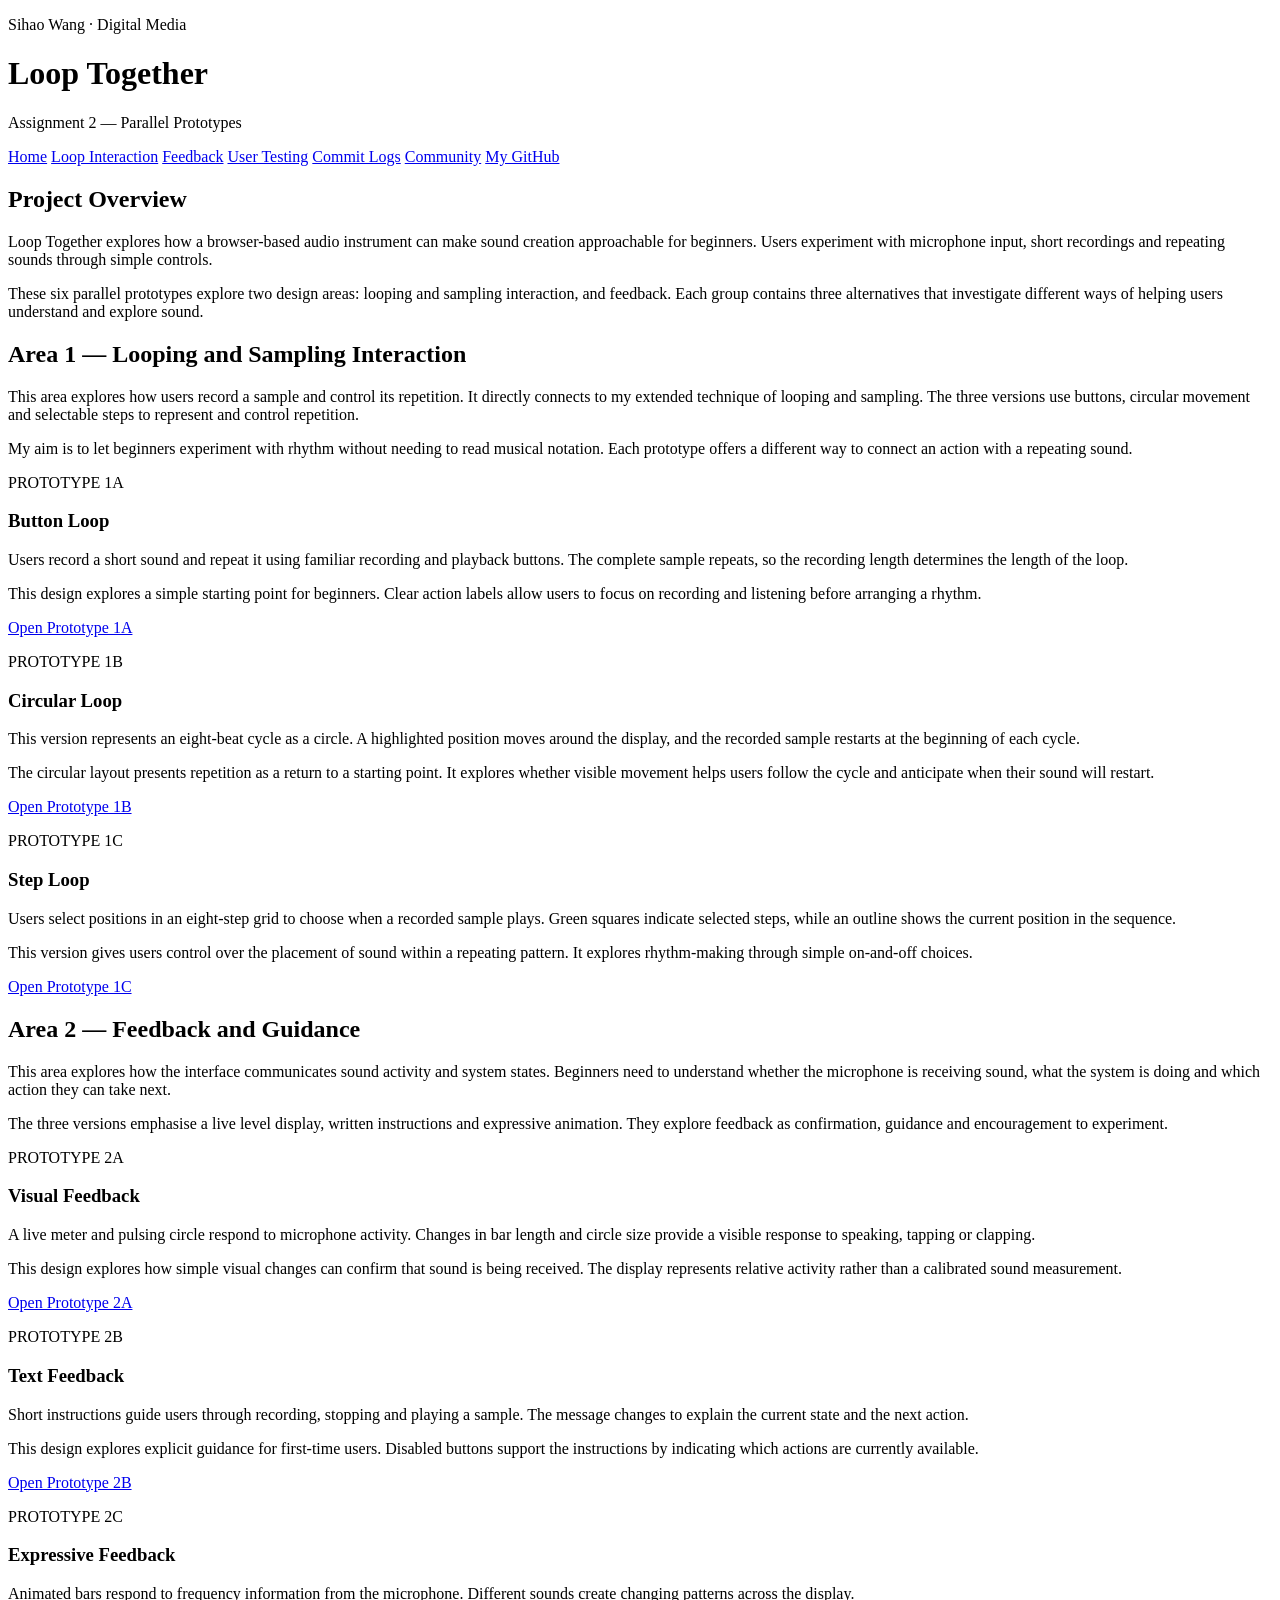
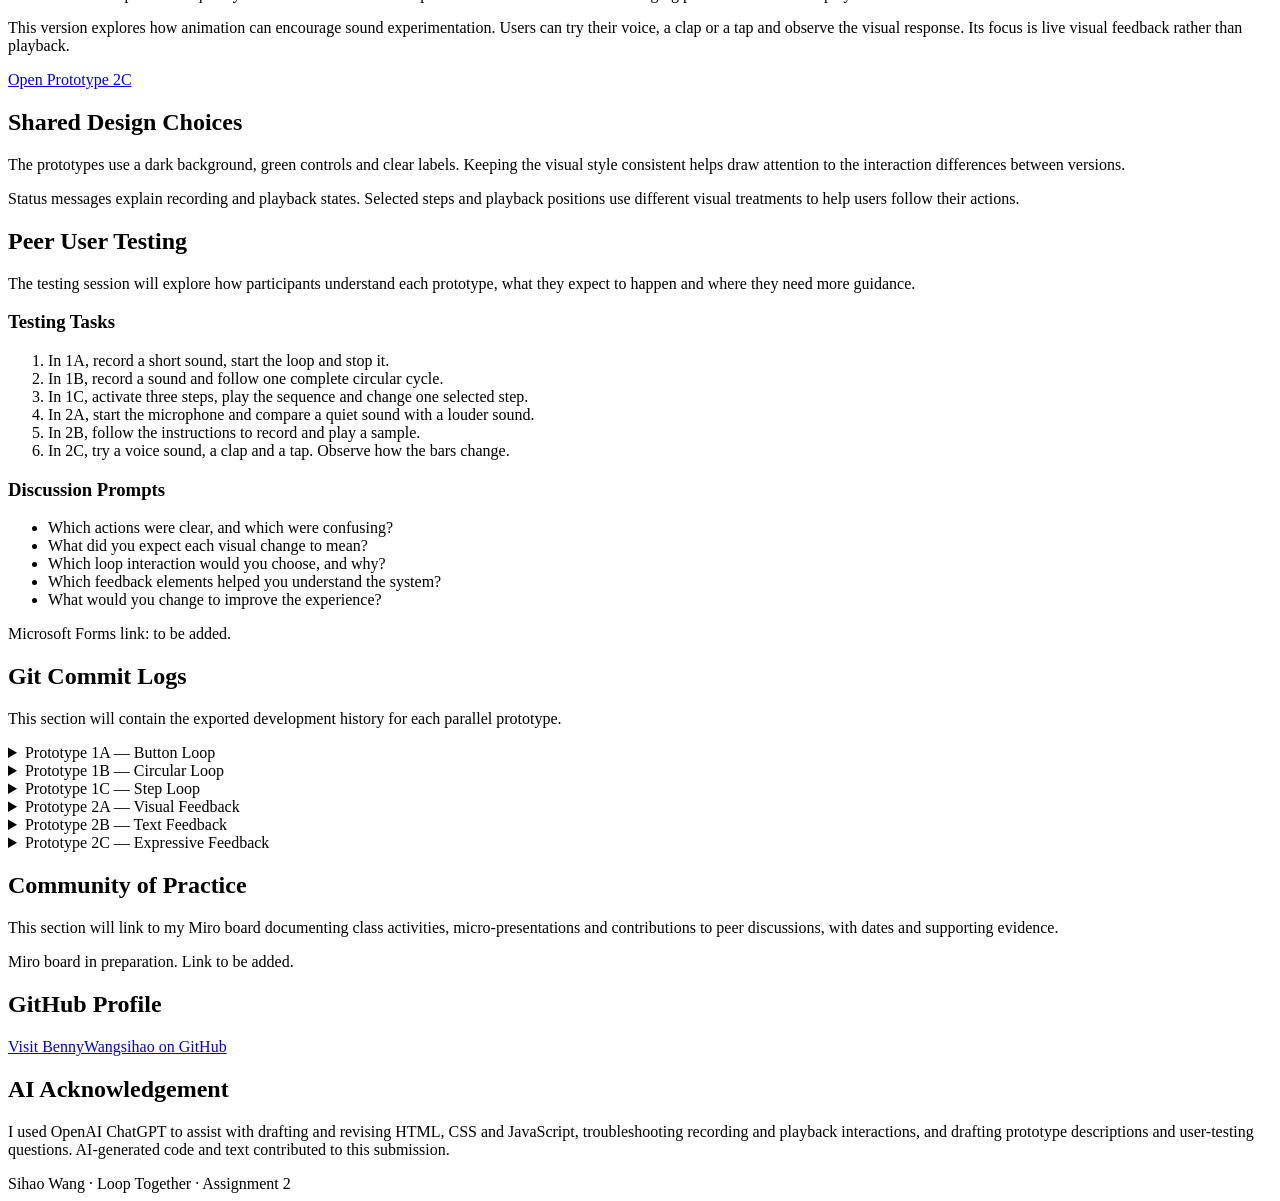
==== index.html @ d6efa773 "1" ====
<!DOCTYPE html>
<html lang="en">
<head>
  <meta charset="UTF-8">
  <meta name="viewport" content="width=device-width, initial-scale=1.0">
  <title>Assignment 2 — Loop Together</title>
  <link rel="stylesheet" href="./assignment2.css">
</head>

<body>
  <header>
    <p>Sihao Wang · Digital Media</p>
    <h1>Loop Together</h1>
    <p>Assignment 2 — Parallel Prototypes</p>

    <nav>
      <a href="./index.html">Home</a>
      <a href="#interaction">Loop Interaction</a>
      <a href="#feedback">Feedback</a>
      <a href="#testing">User Testing</a>
      <a href="#commit-logs">Commit Logs</a>
      <a href="#community">Community</a>
      <a href="https://github.com/BennyWangsihao"
         target="_blank" rel="noopener noreferrer">
        My GitHub
      </a>
    </nav>
  </header>

  <main>
    <section class="intro">
      <h2>Project Overview</h2>

      <p>
        Loop Together explores how a browser-based audio instrument
        can make sound creation approachable for beginners.
        Users experiment with microphone input, short recordings
        and repeating sounds through simple controls.
      </p>

      <p>
        These six parallel prototypes explore two design areas:
        looping and sampling interaction, and feedback.
        Each group contains three alternatives that investigate
        different ways of helping users understand and explore sound.
      </p>
    </section>

    <section id="interaction">
      <h2>Area 1 — Looping and Sampling Interaction</h2>

      <p>
        This area explores how users record a sample and control
        its repetition. It directly connects to my extended
        technique of looping and sampling.
        The three versions use buttons, circular movement and
        selectable steps to represent and control repetition.
      </p>

      <p>
        My aim is to let beginners experiment with rhythm without
        needing to read musical notation. Each prototype offers
        a different way to connect an action with a repeating sound.
      </p>

      <div class="prototype-grid">
        <article class="prototype-card">
          <p class="label">PROTOTYPE 1A</p>
          <h3>Button Loop</h3>

          <p>
            Users record a short sound and repeat it using
            familiar recording and playback buttons.
            The complete sample repeats, so the recording length
            determines the length of the loop.
          </p>

          <p>
            This design explores a simple starting point for
            beginners. Clear action labels allow users to focus
            on recording and listening before arranging a rhythm.
          </p>

          <a class="button"
             href="https://benny-loop-1a.github.io/asignment_2_prototype1a/"
             target="_blank" rel="noopener noreferrer">
            Open Prototype 1A
          </a>
        </article>

        <article class="prototype-card">
          <p class="label">PROTOTYPE 1B</p>
          <h3>Circular Loop</h3>

          <p>
            This version represents an eight-beat cycle as a circle.
            A highlighted position moves around the display, and
            the recorded sample restarts at the beginning of
            each cycle.
          </p>

          <p>
            The circular layout presents repetition as a return
            to a starting point. It explores whether visible
            movement helps users follow the cycle and anticipate
            when their sound will restart.
          </p>

          <a class="button"
             href="https://benny-loop-1b.github.io/asignment_2_prototype1b/"
             target="_blank" rel="noopener noreferrer">
            Open Prototype 1B
          </a>
        </article>

        <article class="prototype-card">
          <p class="label">PROTOTYPE 1C</p>
          <h3>Step Loop</h3>

          <p>
            Users select positions in an eight-step grid to choose
            when a recorded sample plays. Green squares indicate
            selected steps, while an outline shows the current
            position in the sequence.
          </p>

          <p>
            This version gives users control over the placement
            of sound within a repeating pattern. It explores
            rhythm-making through simple on-and-off choices.
          </p>

          <a class="button"
             href="https://benny-loop-1c.github.io/asignment_2_prototype1c/"
             target="_blank" rel="noopener noreferrer">
            Open Prototype 1C
          </a>
        </article>
      </div>
    </section>

    <section id="feedback">
      <h2>Area 2 — Feedback and Guidance</h2>

      <p>
        This area explores how the interface communicates sound
        activity and system states. Beginners need to understand
        whether the microphone is receiving sound, what the system
        is doing and which action they can take next.
      </p>

      <p>
        The three versions emphasise a live level display,
        written instructions and expressive animation.
        They explore feedback as confirmation, guidance and
        encouragement to experiment.
      </p>

      <div class="prototype-grid">
        <article class="prototype-card">
          <p class="label">PROTOTYPE 2A</p>
          <h3>Visual Feedback</h3>

          <p>
            A live meter and pulsing circle respond to microphone
            activity. Changes in bar length and circle size
            provide a visible response to speaking, tapping
            or clapping.
          </p>

          <p>
            This design explores how simple visual changes can
            confirm that sound is being received. The display
            represents relative activity rather than a calibrated
            sound measurement.
          </p>

          <a class="button"
             href="https://benny-loop-2a.github.io/asignment_2_prototype2a/"
             target="_blank" rel="noopener noreferrer">
            Open Prototype 2A
          </a>
        </article>

        <article class="prototype-card">
          <p class="label">PROTOTYPE 2B</p>
          <h3>Text Feedback</h3>

          <p>
            Short instructions guide users through recording,
            stopping and playing a sample. The message changes
            to explain the current state and the next action.
          </p>

          <p>
            This design explores explicit guidance for first-time
            users. Disabled buttons support the instructions
            by indicating which actions are currently available.
          </p>

          <a class="button"
             href="https://benny-loop-2b.github.io/asignment_2_prototype2b/"
             target="_blank" rel="noopener noreferrer">
            Open Prototype 2B
          </a>
        </article>

        <article class="prototype-card">
          <p class="label">PROTOTYPE 2C</p>
          <h3>Expressive Feedback</h3>

          <p>
            Animated bars respond to frequency information
            from the microphone. Different sounds create
            changing patterns across the display.
          </p>

          <p>
            This version explores how animation can encourage
            sound experimentation. Users can try their voice,
            a clap or a tap and observe the visual response.
            Its focus is live visual feedback rather than playback.
          </p>

          <a class="button"
             href="https://benny-loop-2c.github.io/asignment_2_prototype2c/"
             target="_blank" rel="noopener noreferrer">
            Open Prototype 2C
          </a>
        </article>
      </div>
    </section>

    <section>
      <h2>Shared Design Choices</h2>

      <p>
        The prototypes use a dark background, green controls
        and clear labels. Keeping the visual style consistent
        helps draw attention to the interaction differences
        between versions.
      </p>

      <p>
        Status messages explain recording and playback states.
        Selected steps and playback positions use different
        visual treatments to help users follow their actions.
      </p>
    </section>

    <section id="testing">
      <h2>Peer User Testing</h2>

      <p>
        The testing session will explore how participants
        understand each prototype, what they expect to happen
        and where they need more guidance.
      </p>

      <h3>Testing Tasks</h3>

      <ol>
        <li>
          In 1A, record a short sound, start the loop and stop it.
        </li>
        <li>
          In 1B, record a sound and follow one complete circular cycle.
        </li>
        <li>
          In 1C, activate three steps, play the sequence and change
          one selected step.
        </li>
        <li>
          In 2A, start the microphone and compare a quiet sound
          with a louder sound.
        </li>
        <li>
          In 2B, follow the instructions to record and play a sample.
        </li>
        <li>
          In 2C, try a voice sound, a clap and a tap.
          Observe how the bars change.
        </li>
      </ol>

      <h3>Discussion Prompts</h3>

      <ul>
        <li>Which actions were clear, and which were confusing?</li>
        <li>What did you expect each visual change to mean?</li>
        <li>Which loop interaction would you choose, and why?</li>
        <li>Which feedback elements helped you understand the system?</li>
        <li>What would you change to improve the experience?</li>
      </ul>

      <p class="note">
        Microsoft Forms link: to be added.
      </p>

      <!-- Replace the message above with your real form link:
      <a class="button" href="YOUR_FORM_URL"
         target="_blank" rel="noopener noreferrer">
        Open User Testing Form
      </a>
      -->
    </section>

    <section id="commit-logs">
      <h2>Git Commit Logs</h2>

      <p>
        This section will contain the exported development
        history for each parallel prototype.
      </p>

      <details>
        <summary>Prototype 1A — Button Loop</summary>
        <p>Commit history to be added.</p>
        <!-- Replace this paragraph with the actual 1A HTML table. -->
      </details>

      <details>
        <summary>Prototype 1B — Circular Loop</summary>
        <p>Commit history to be added.</p>
        <!-- Replace this paragraph with the actual 1B HTML table. -->
      </details>

      <details>
        <summary>Prototype 1C — Step Loop</summary>
        <p>Commit history to be added.</p>
        <!-- Replace this paragraph with the actual 1C HTML table. -->
      </details>

      <details>
        <summary>Prototype 2A — Visual Feedback</summary>
        <p>Commit history to be added.</p>
        <!-- Replace this paragraph with the actual 2A HTML table. -->
      </details>

      <details>
        <summary>Prototype 2B — Text Feedback</summary>
        <p>Commit history to be added.</p>
        <!-- Replace this paragraph with the actual 2B HTML table. -->
      </details>

      <details>
        <summary>Prototype 2C — Expressive Feedback</summary>
        <p>Commit history to be added.</p>
        <!-- Replace this paragraph with the actual 2C HTML table. -->
      </details>
    </section>

    <section id="community">
      <h2>Community of Practice</h2>

      <p>
        This section will link to my Miro board documenting
        class activities, micro-presentations and contributions
        to peer discussions, with dates and supporting evidence.
      </p>

      <p class="note">
        Miro board in preparation. Link to be added.
      </p>

      <!-- When your Miro board is ready, replace the message above:
      <a class="button" href="YOUR_MIRO_URL"
         target="_blank" rel="noopener noreferrer">
        Open Miro Board
      </a>
      -->
    </section>

    <section>
      <h2>GitHub Profile</h2>

      <a class="button"
         href="https://github.com/BennyWangsihao"
         target="_blank" rel="noopener noreferrer">
        Visit BennyWangsihao on GitHub
      </a>
    </section>

    <section>
      <h2>AI Acknowledgement</h2>

      <p>
        I used OpenAI ChatGPT to assist with drafting and revising
        HTML, CSS and JavaScript, troubleshooting recording and
        playback interactions, and drafting prototype descriptions
        and user-testing questions. AI-generated code and text
        contributed to this submission.
      </p>
    </section>
  </main>

  <footer>
    Sihao Wang · Loop Together · Assignment 2
  </footer>
</body>
</html>
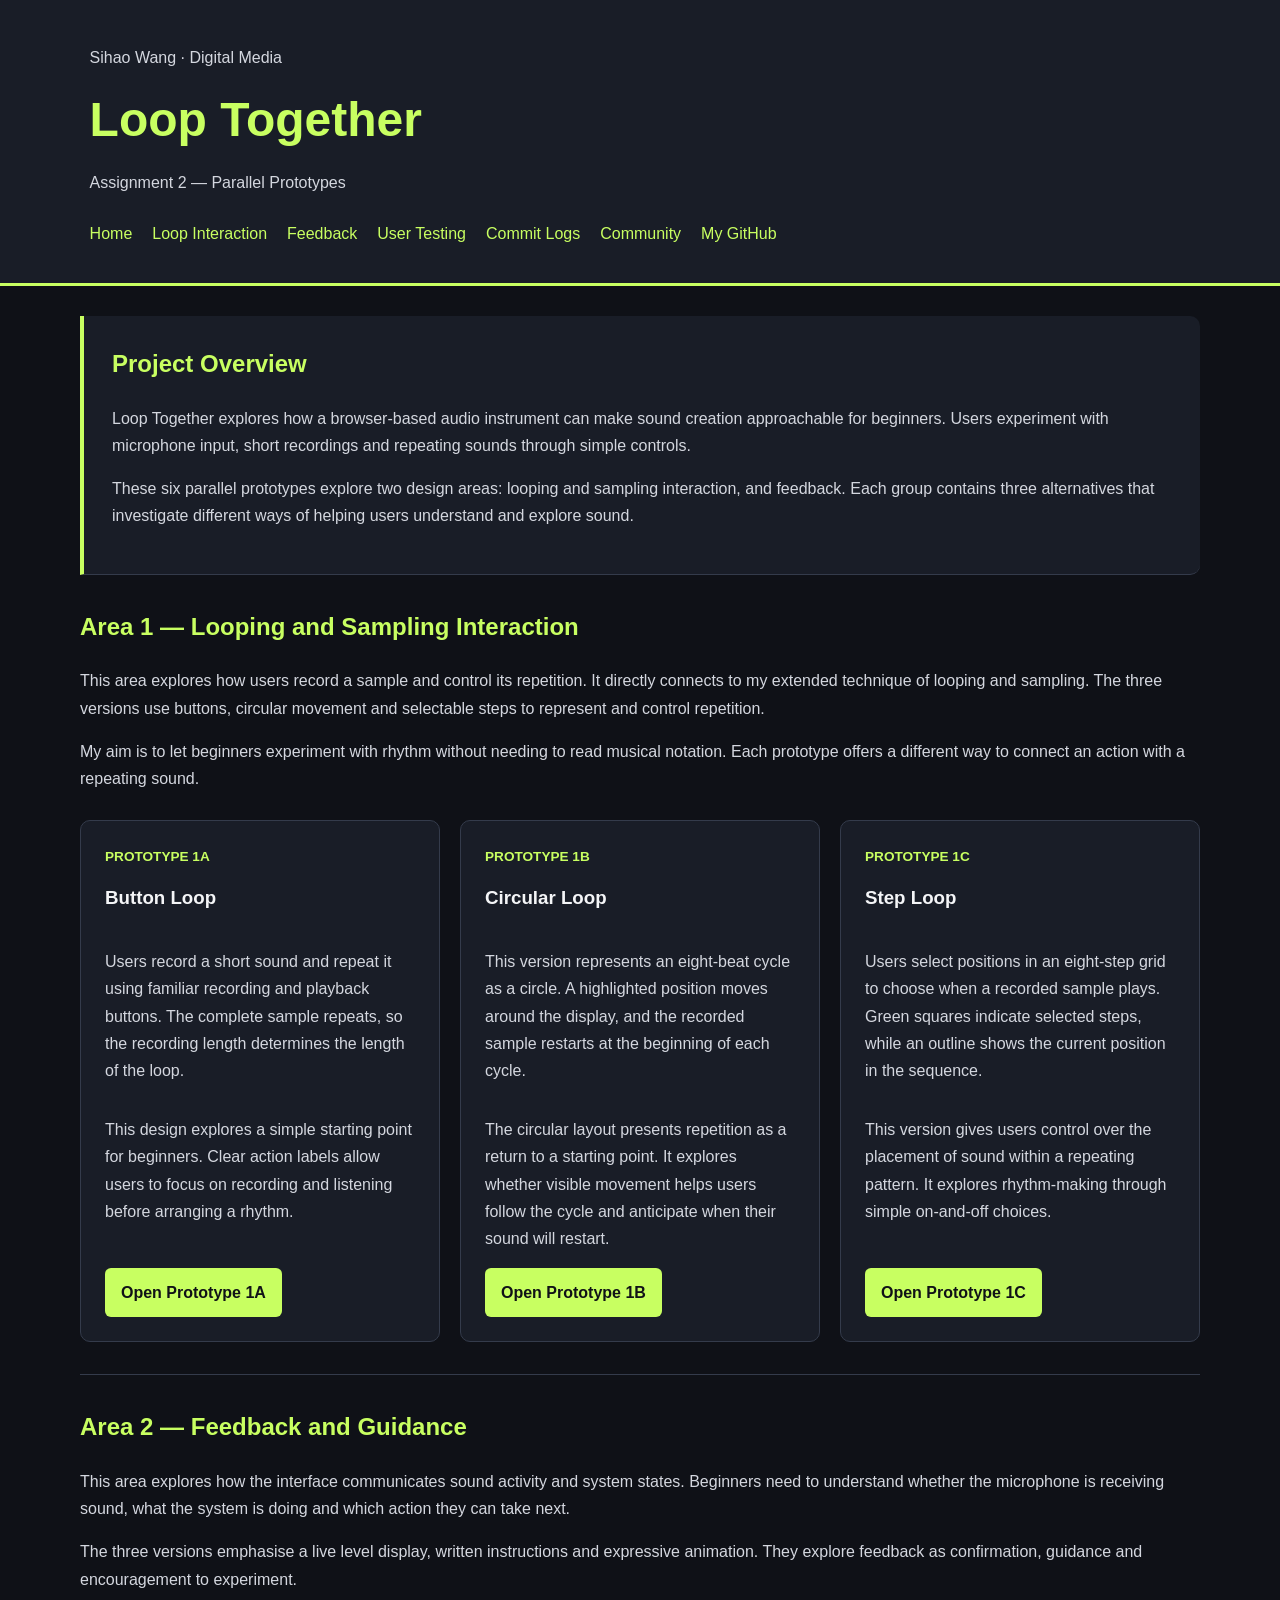
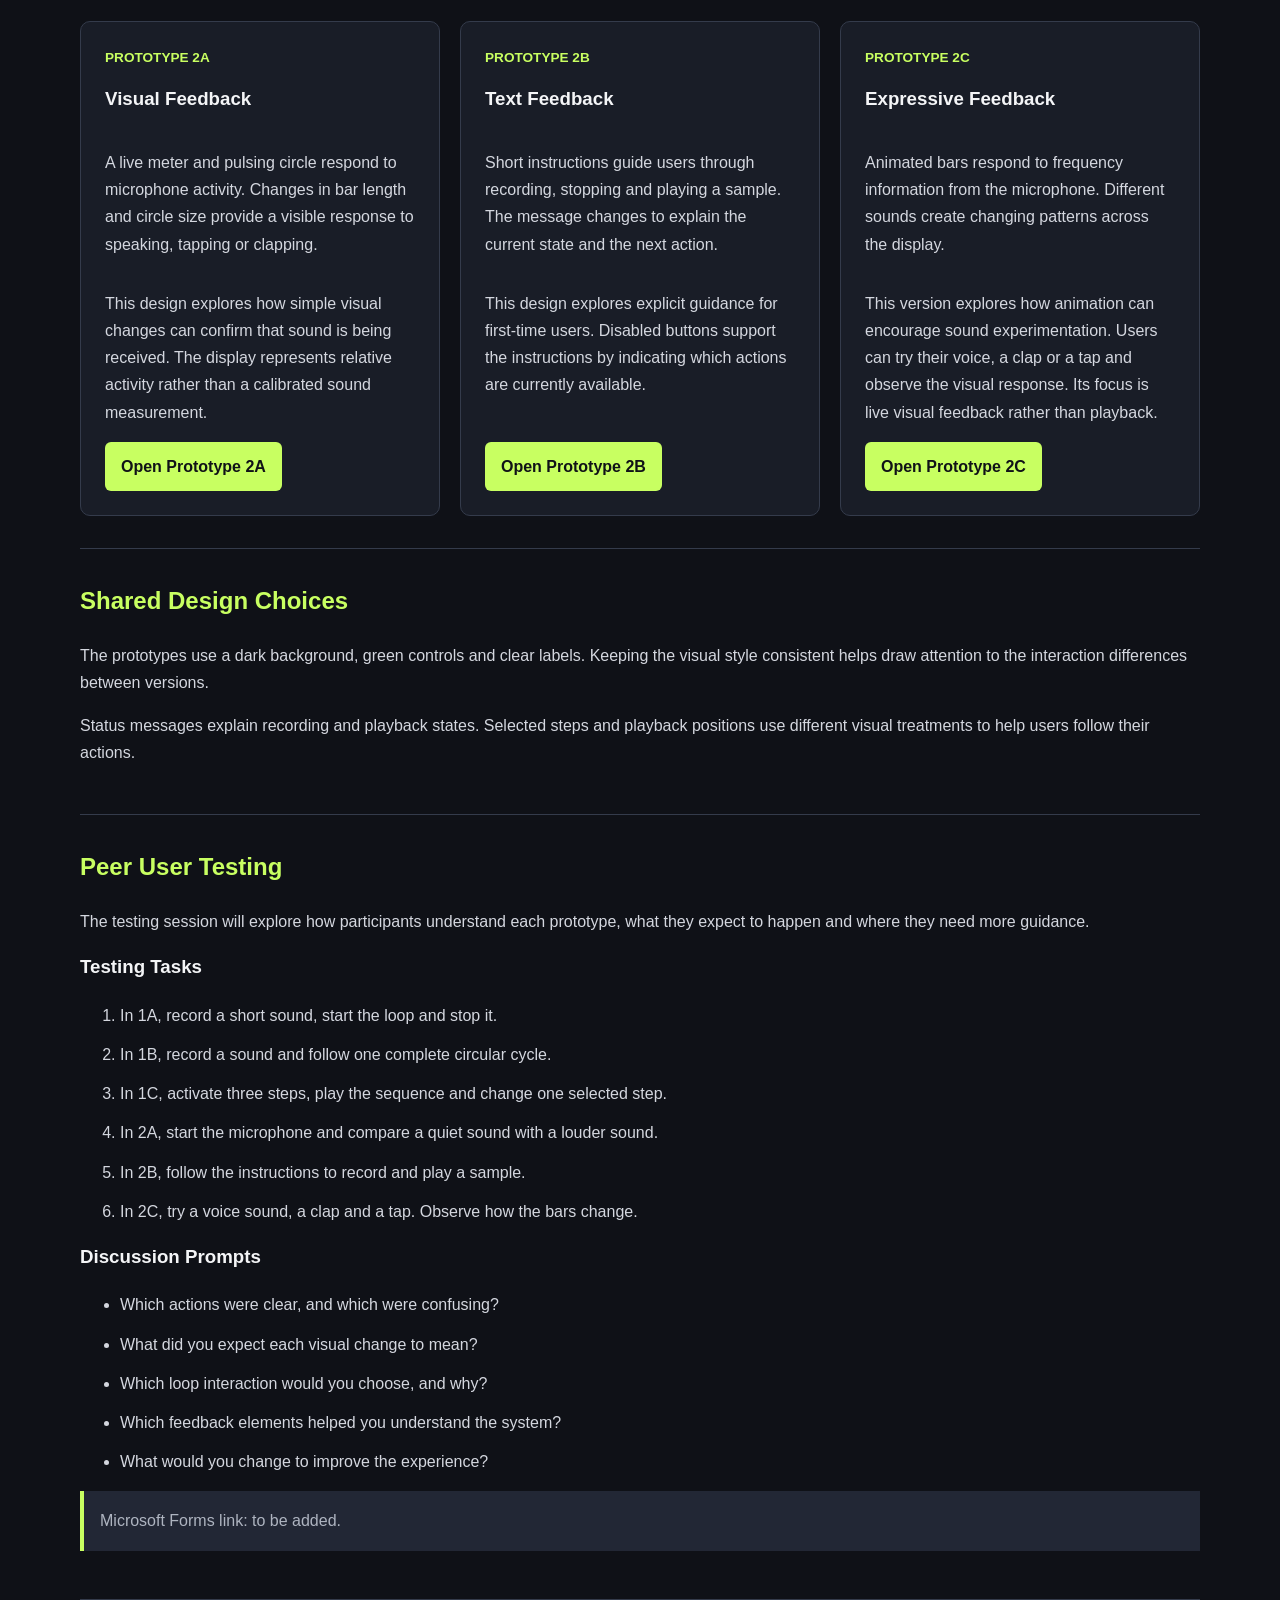
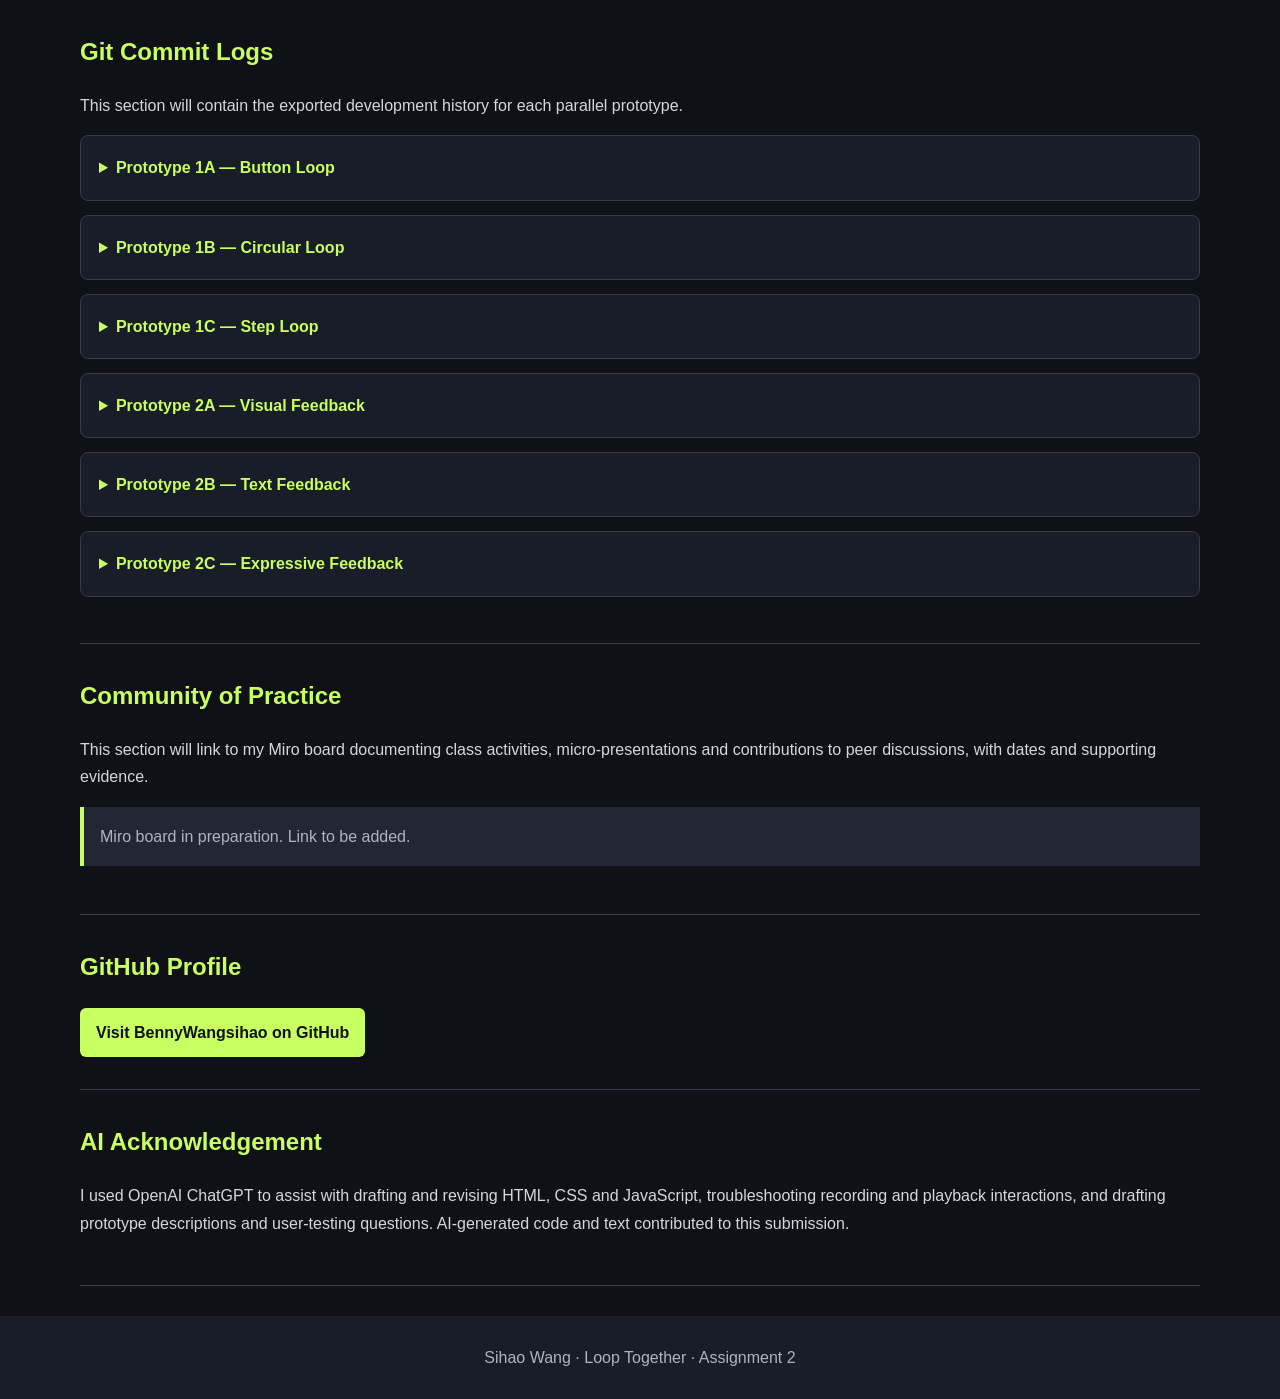
==== commit a1872fad: "1" ====
--- a/index.html
+++ b/index.html
@@ -4,7 +4,7 @@
   <meta charset="UTF-8">
   <meta name="viewport" content="width=device-width, initial-scale=1.0">
   <title>Assignment 2 — Loop Together</title>
-  <link rel="stylesheet" href="./assignment2.css">
+  <link rel="stylesheet" href="style.css">
 </head>
 
 <body>
--- a/style.css
+++ b/style.css
@@ -0,0 +1,242 @@
+* {
+  box-sizing: border-box;
+}
+
+:root {
+  --bg: #0f1117;
+  --panel: #191d27;
+  --panel-2: #222735;
+  --text: #f4f5f7;
+  --muted: #aeb4c0;
+  --accent: #c8ff61;
+  --line: #343b4b;
+}
+
+body {
+  margin: 0;
+  background: var(--bg);
+  color: var(--text);
+  font-family: Arial, Helvetica, sans-serif;
+  line-height: 1.7;
+}
+
+header {
+  padding: 36px 7%;
+  background: var(--panel);
+  border-bottom: 3px solid var(--accent);
+}
+
+header h1 {
+  margin: 0;
+  font-size: clamp(2rem, 5vw, 3rem);
+}
+
+header p {
+  margin: 8px 0;
+}
+
+h1,
+h2 {
+  color: var(--accent);
+}
+
+h2,
+h3 {
+  margin-top: 0;
+}
+
+p,
+li {
+  color: #d4d7df;
+}
+
+a {
+  color: var(--accent);
+  overflow-wrap: anywhere;
+}
+
+nav {
+  display: flex;
+  flex-wrap: wrap;
+  gap: 12px 20px;
+  margin-top: 24px;
+}
+
+nav a {
+  text-decoration: none;
+}
+
+nav a:hover {
+  text-decoration: underline;
+}
+
+main {
+  width: 90%;
+  max-width: 1120px;
+  margin: 30px auto;
+}
+
+section {
+  padding: 32px 0;
+  border-bottom: 1px solid var(--line);
+  scroll-margin-top: 20px;
+}
+
+.intro {
+  padding: 28px;
+  background: var(--panel);
+  border-left: 4px solid var(--accent);
+  border-radius: 0 10px 10px 0;
+}
+
+/* Prototype cards */
+.prototype-grid {
+  display: grid;
+  grid-template-columns: repeat(3, minmax(0, 1fr));
+  gap: 20px;
+  margin-top: 28px;
+}
+
+.prototype-card {
+  display: flex;
+  flex-direction: column;
+  min-width: 0;
+  padding: 24px;
+  background: var(--panel);
+  border: 1px solid var(--line);
+  border-radius: 10px;
+}
+
+.prototype-card:hover {
+  border-color: var(--accent);
+}
+
+.label {
+  margin-top: 0;
+  color: var(--accent);
+  font-size: 0.85rem;
+  font-weight: bold;
+}
+
+.button {
+  display: inline-block;
+  padding: 11px 16px;
+  background: var(--accent);
+  color: #101217;
+  border-radius: 6px;
+  font-weight: bold;
+  text-align: center;
+  text-decoration: none;
+}
+
+.prototype-card .button {
+  margin-top: auto;
+  align-self: flex-start;
+}
+
+.button:hover {
+  background: #dcff9a;
+}
+
+a:focus-visible,
+summary:focus-visible {
+  outline: 3px solid var(--accent);
+  outline-offset: 4px;
+}
+
+/* Testing instructions and unfinished sections */
+li {
+  margin-bottom: 12px;
+}
+
+.note {
+  padding: 16px;
+  background: var(--panel-2);
+  border-left: 4px solid var(--accent);
+  color: var(--muted);
+}
+
+/* Expandable Git commit logs */
+details {
+  margin: 14px 0;
+  padding: 18px;
+  background: var(--panel);
+  border: 1px solid var(--line);
+  border-radius: 8px;
+  overflow-x: auto;
+}
+
+summary {
+  color: var(--accent);
+  font-weight: bold;
+  cursor: pointer;
+}
+
+details[open] summary {
+  margin-bottom: 18px;
+}
+
+table {
+  width: 100%;
+  border-collapse: collapse;
+}
+
+th,
+td {
+  padding: 12px;
+  border-bottom: 1px solid var(--line);
+  text-align: left;
+  vertical-align: top;
+  overflow-wrap: anywhere;
+}
+
+th {
+  background: var(--panel-2);
+  color: var(--accent);
+}
+
+td {
+  color: var(--text);
+}
+
+footer {
+  padding: 28px;
+  background: var(--panel);
+  color: var(--muted);
+  text-align: center;
+}
+
+/* Tablet and mobile */
+@media (max-width: 900px) {
+  .prototype-grid {
+    grid-template-columns: repeat(2, minmax(0, 1fr));
+  }
+}
+
+@media (max-width: 600px) {
+  header {
+    padding: 28px 5%;
+  }
+
+  main {
+    width: 92%;
+  }
+
+  .prototype-grid {
+    grid-template-columns: 1fr;
+  }
+
+  .intro,
+  .prototype-card {
+    padding: 20px;
+  }
+
+  .prototype-card .button {
+    width: 100%;
+  }
+
+  th,
+  td {
+    padding: 10px;
+  }
+}
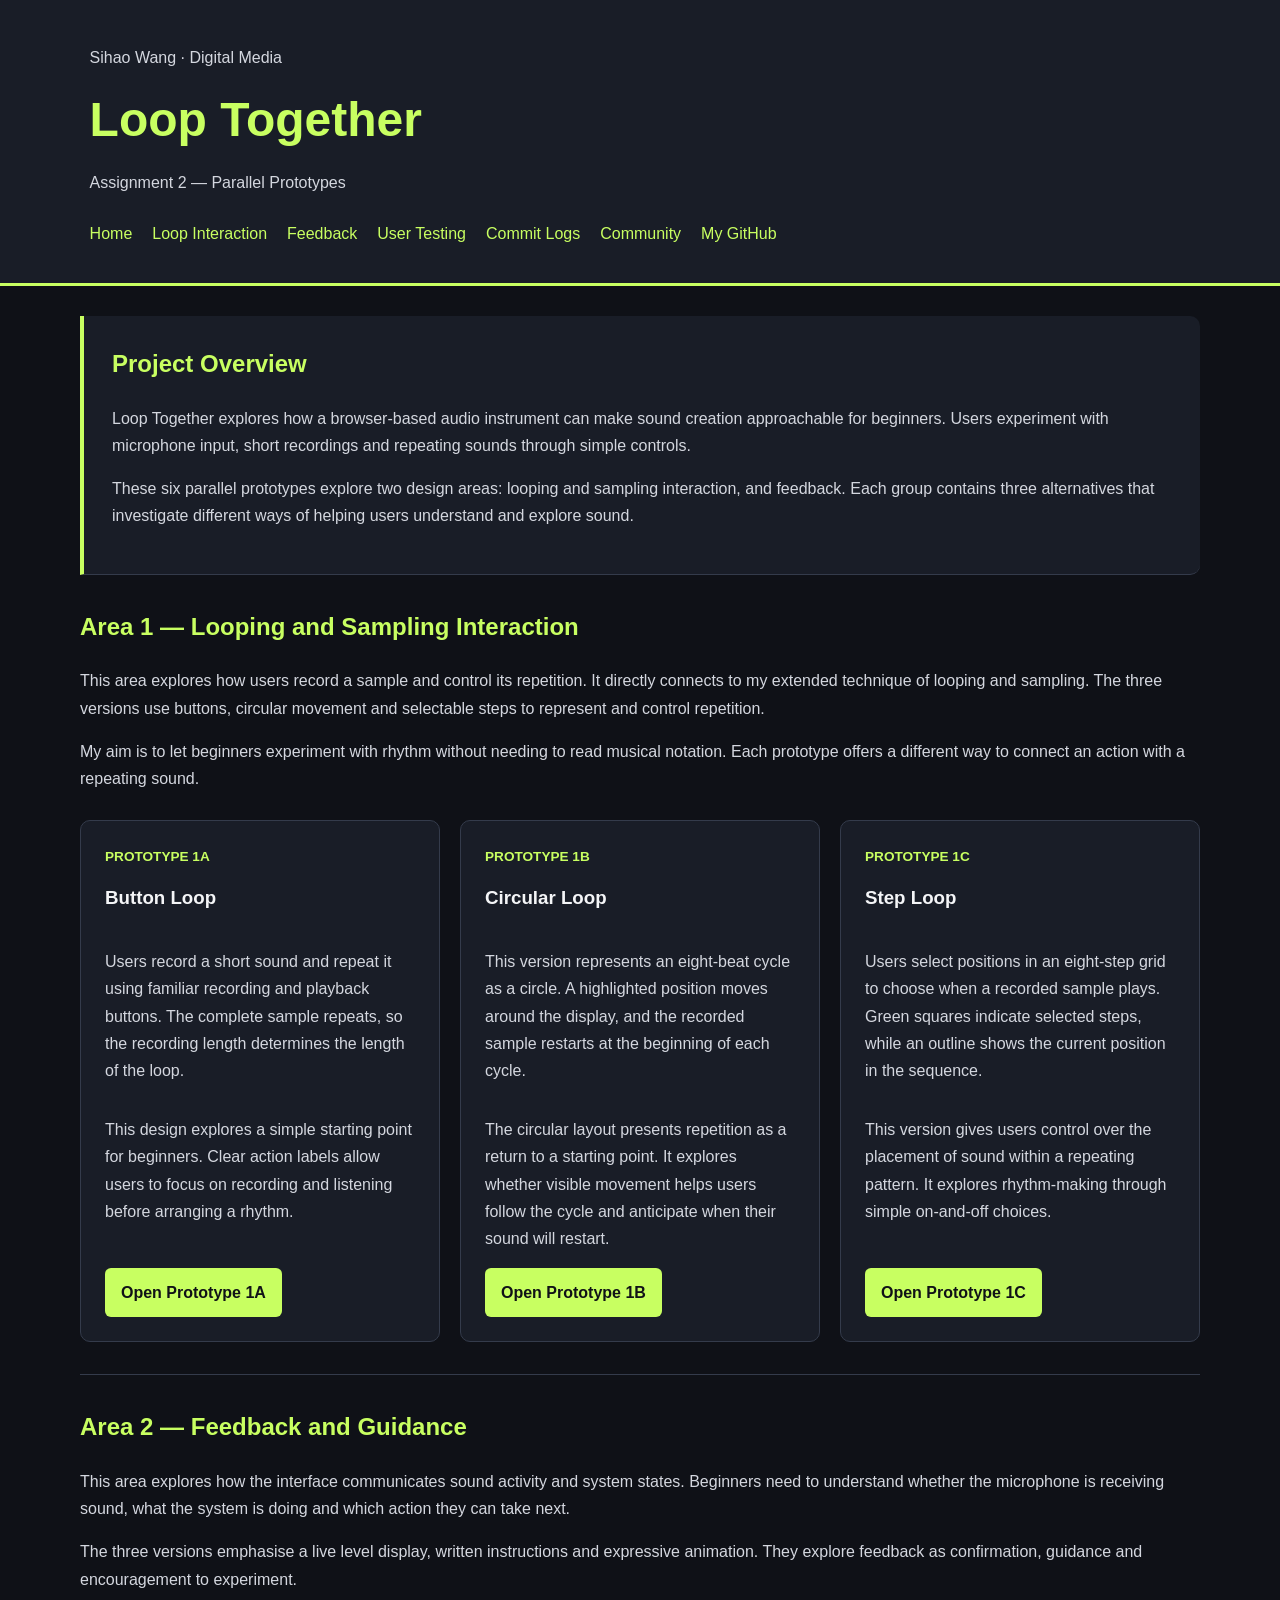
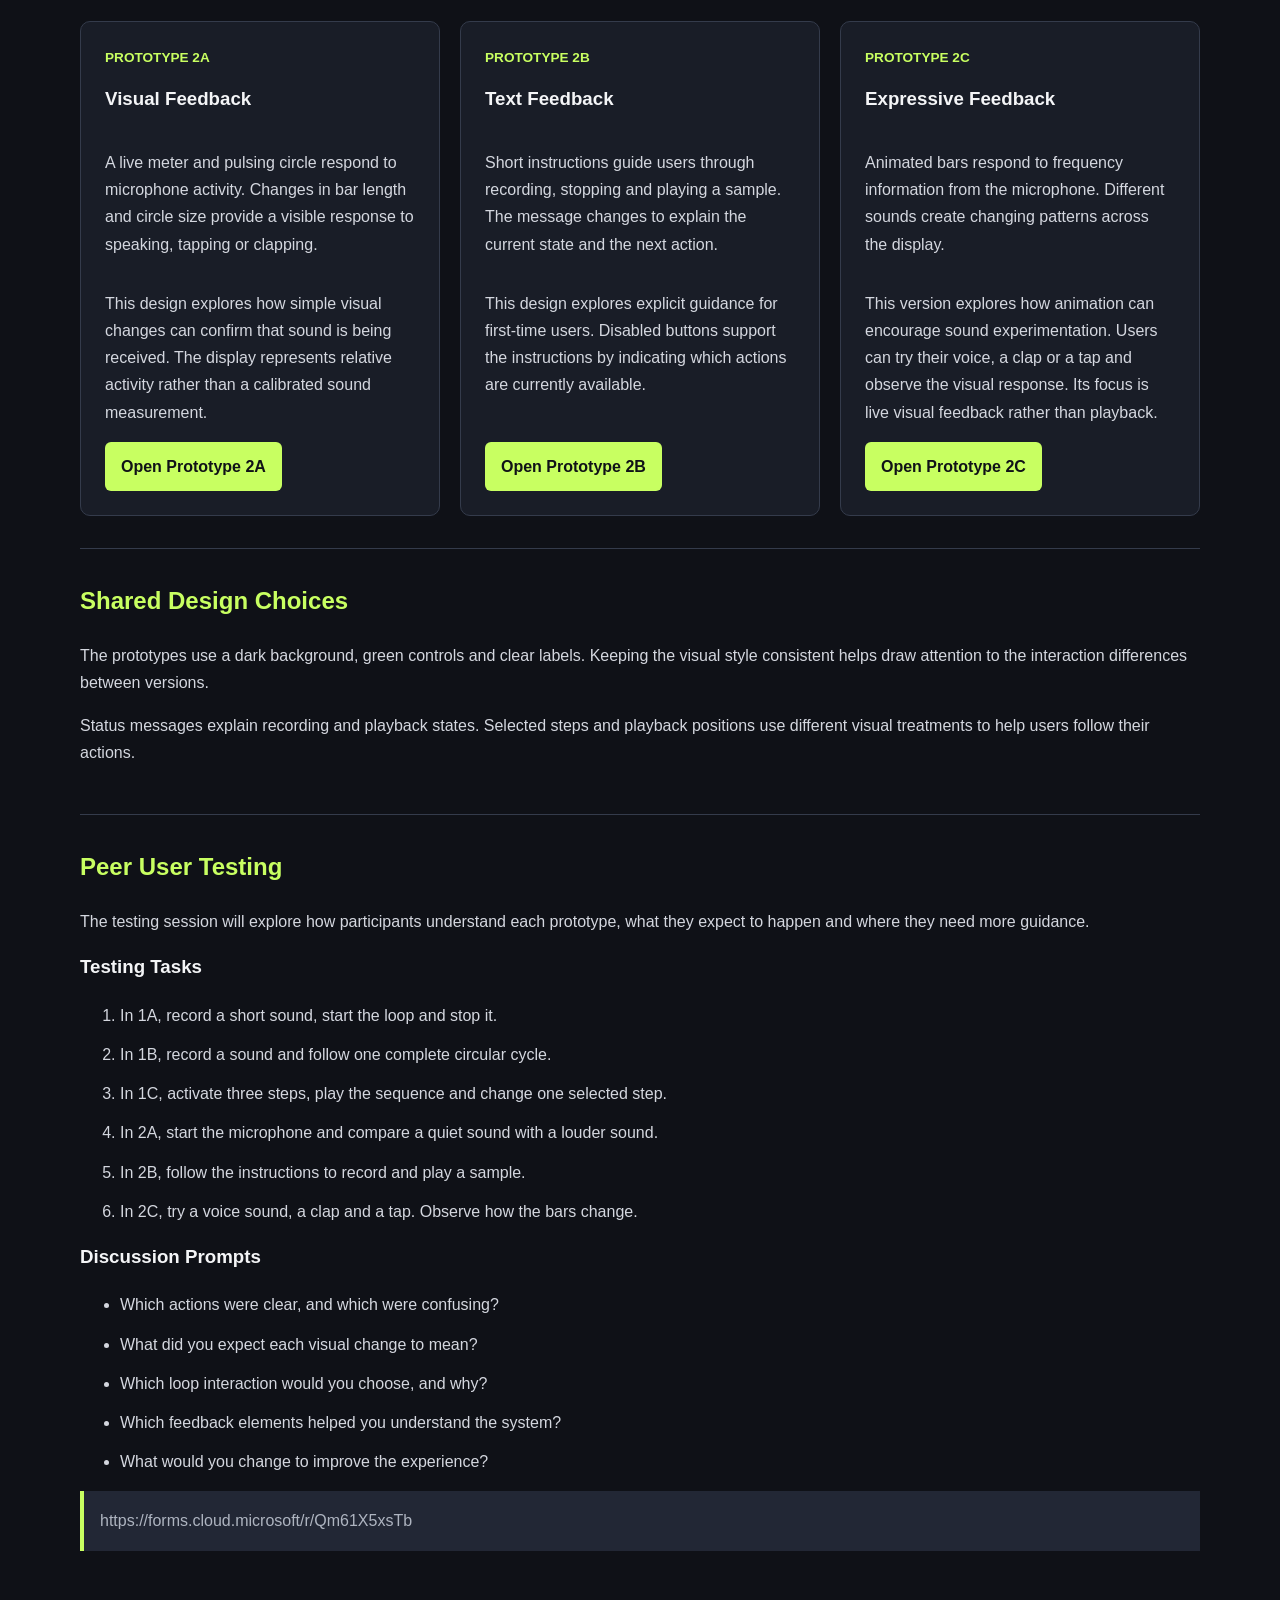
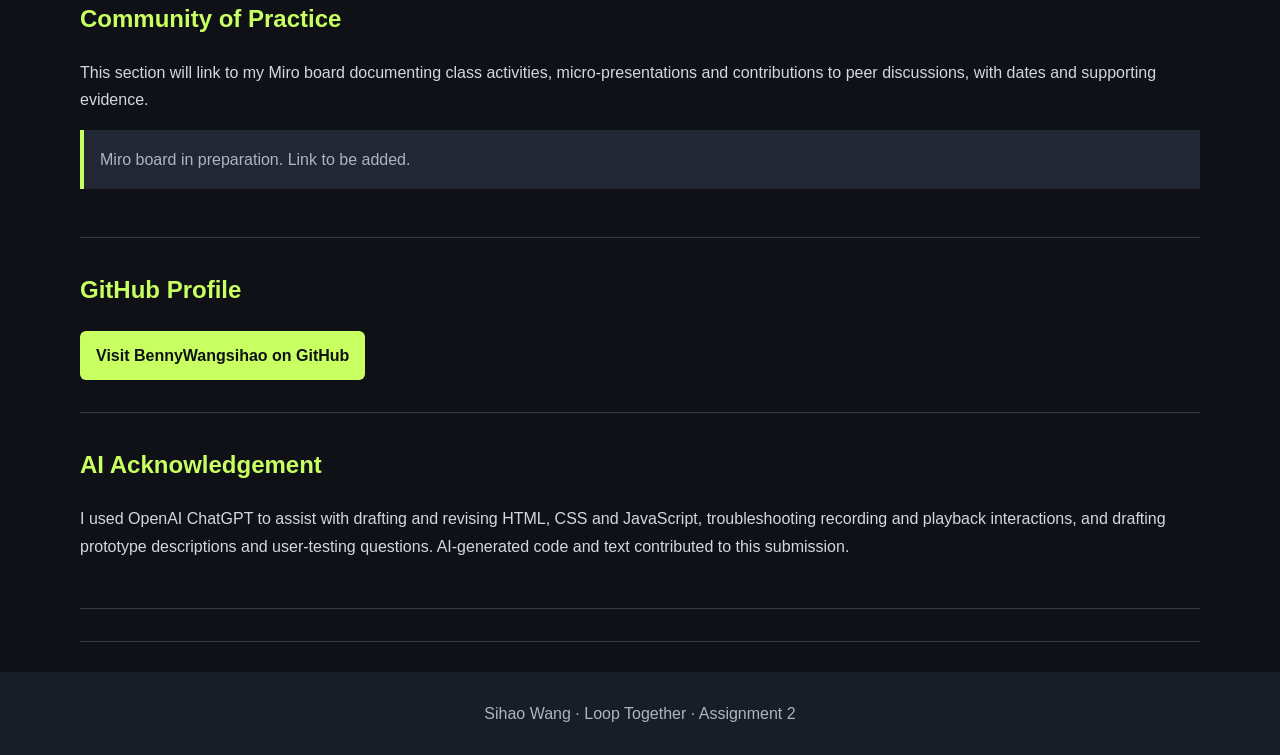
==== commit ec231f47: "1" ====
--- a/index.html
+++ b/index.html
@@ -294,61 +294,10 @@
       </ul>
 
       <p class="note">
-        Microsoft Forms link: to be added.
-      </p>
-
-      <!-- Replace the message above with your real form link:
-      <a class="button" href="YOUR_FORM_URL"
-         target="_blank" rel="noopener noreferrer">
-        Open User Testing Form
-      </a>
-      -->
-    </section>
-
-    <section id="commit-logs">
-      <h2>Git Commit Logs</h2>
-
-      <p>
-        This section will contain the exported development
-        history for each parallel prototype.
-      </p>
-
-      <details>
-        <summary>Prototype 1A — Button Loop</summary>
-        <p>Commit history to be added.</p>
-        <!-- Replace this paragraph with the actual 1A HTML table. -->
-      </details>
-
-      <details>
-        <summary>Prototype 1B — Circular Loop</summary>
-        <p>Commit history to be added.</p>
-        <!-- Replace this paragraph with the actual 1B HTML table. -->
-      </details>
-
-      <details>
-        <summary>Prototype 1C — Step Loop</summary>
-        <p>Commit history to be added.</p>
-        <!-- Replace this paragraph with the actual 1C HTML table. -->
-      </details>
-
-      <details>
-        <summary>Prototype 2A — Visual Feedback</summary>
-        <p>Commit history to be added.</p>
-        <!-- Replace this paragraph with the actual 2A HTML table. -->
-      </details>
-
-      <details>
-        <summary>Prototype 2B — Text Feedback</summary>
-        <p>Commit history to be added.</p>
-        <!-- Replace this paragraph with the actual 2B HTML table. -->
-      </details>
-
-      <details>
-        <summary>Prototype 2C — Expressive Feedback</summary>
-        <p>Commit history to be added.</p>
-        <!-- Replace this paragraph with the actual 2C HTML table. -->
-      </details>
-    </section>
+        https://forms.cloud.microsoft/r/Qm61X5xsTb
+      </p>
+
+      
 
     <section id="community">
       <h2>Community of Practice</h2>
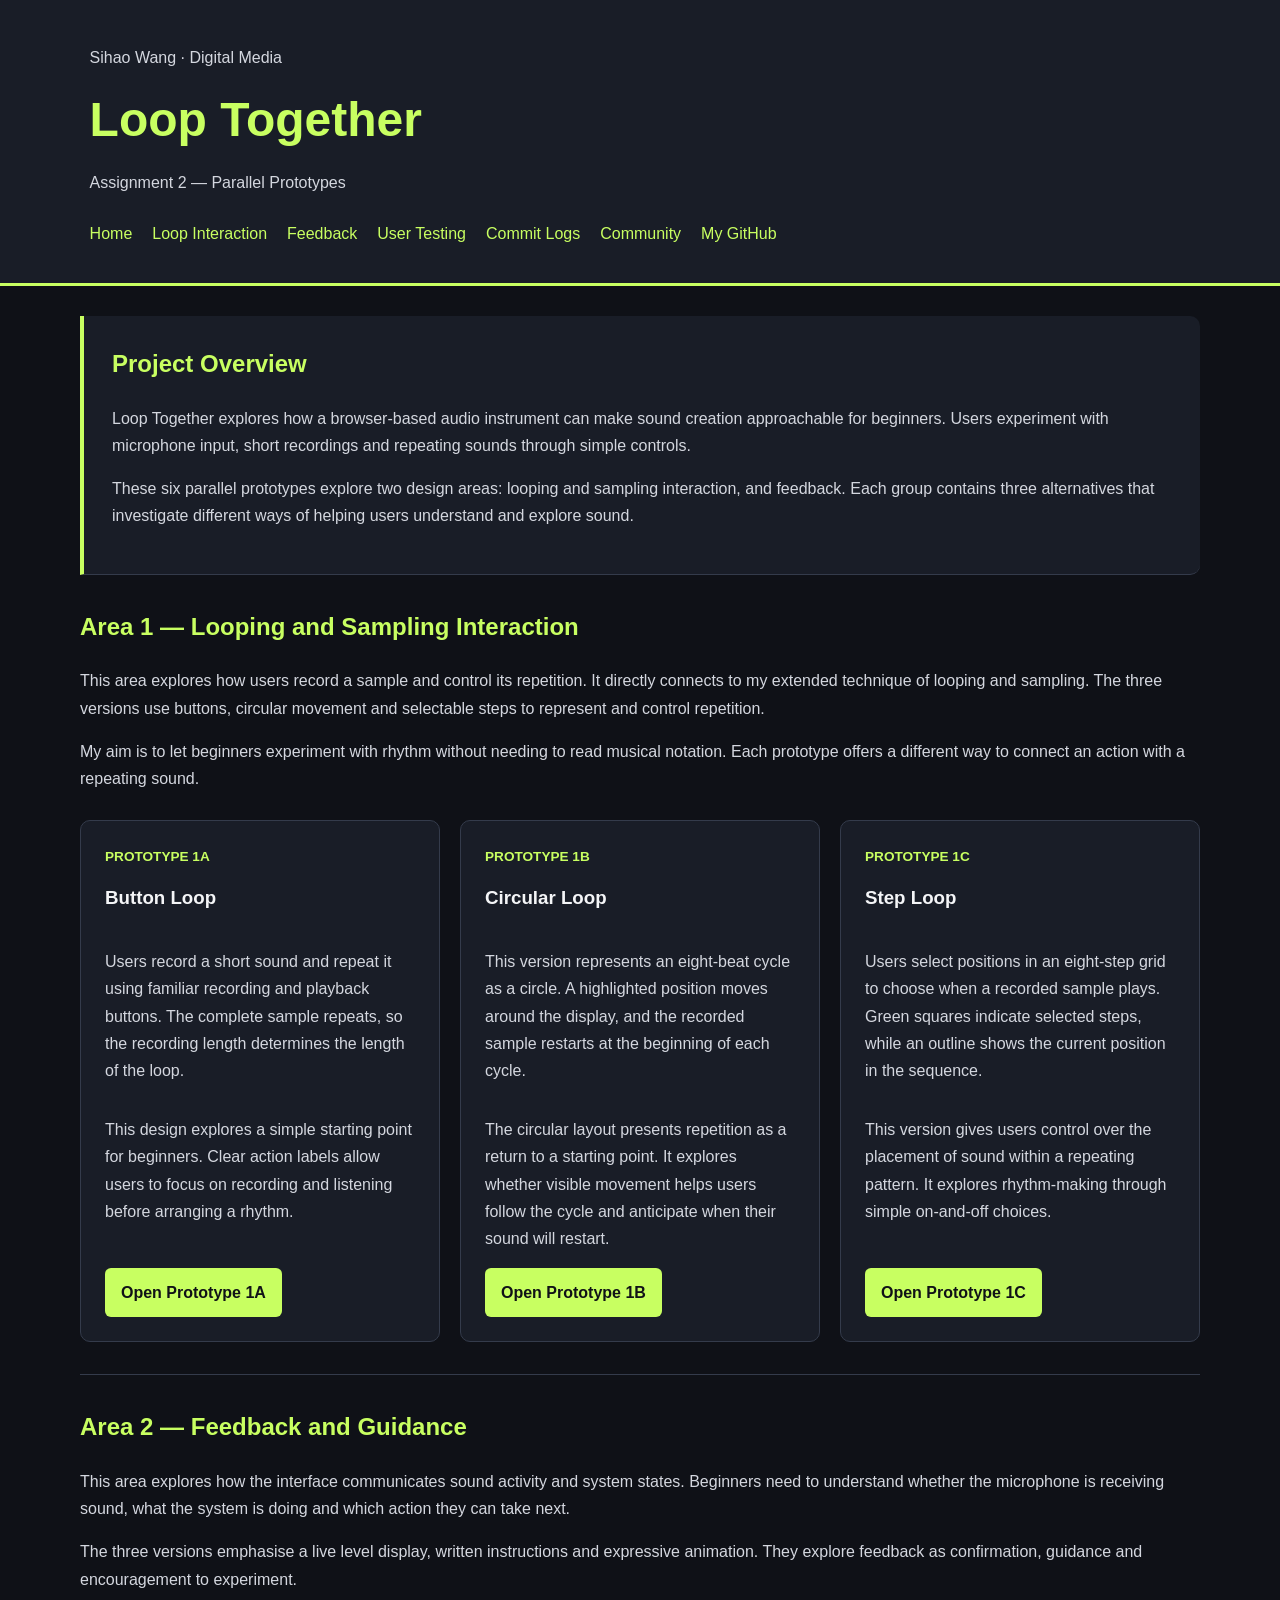
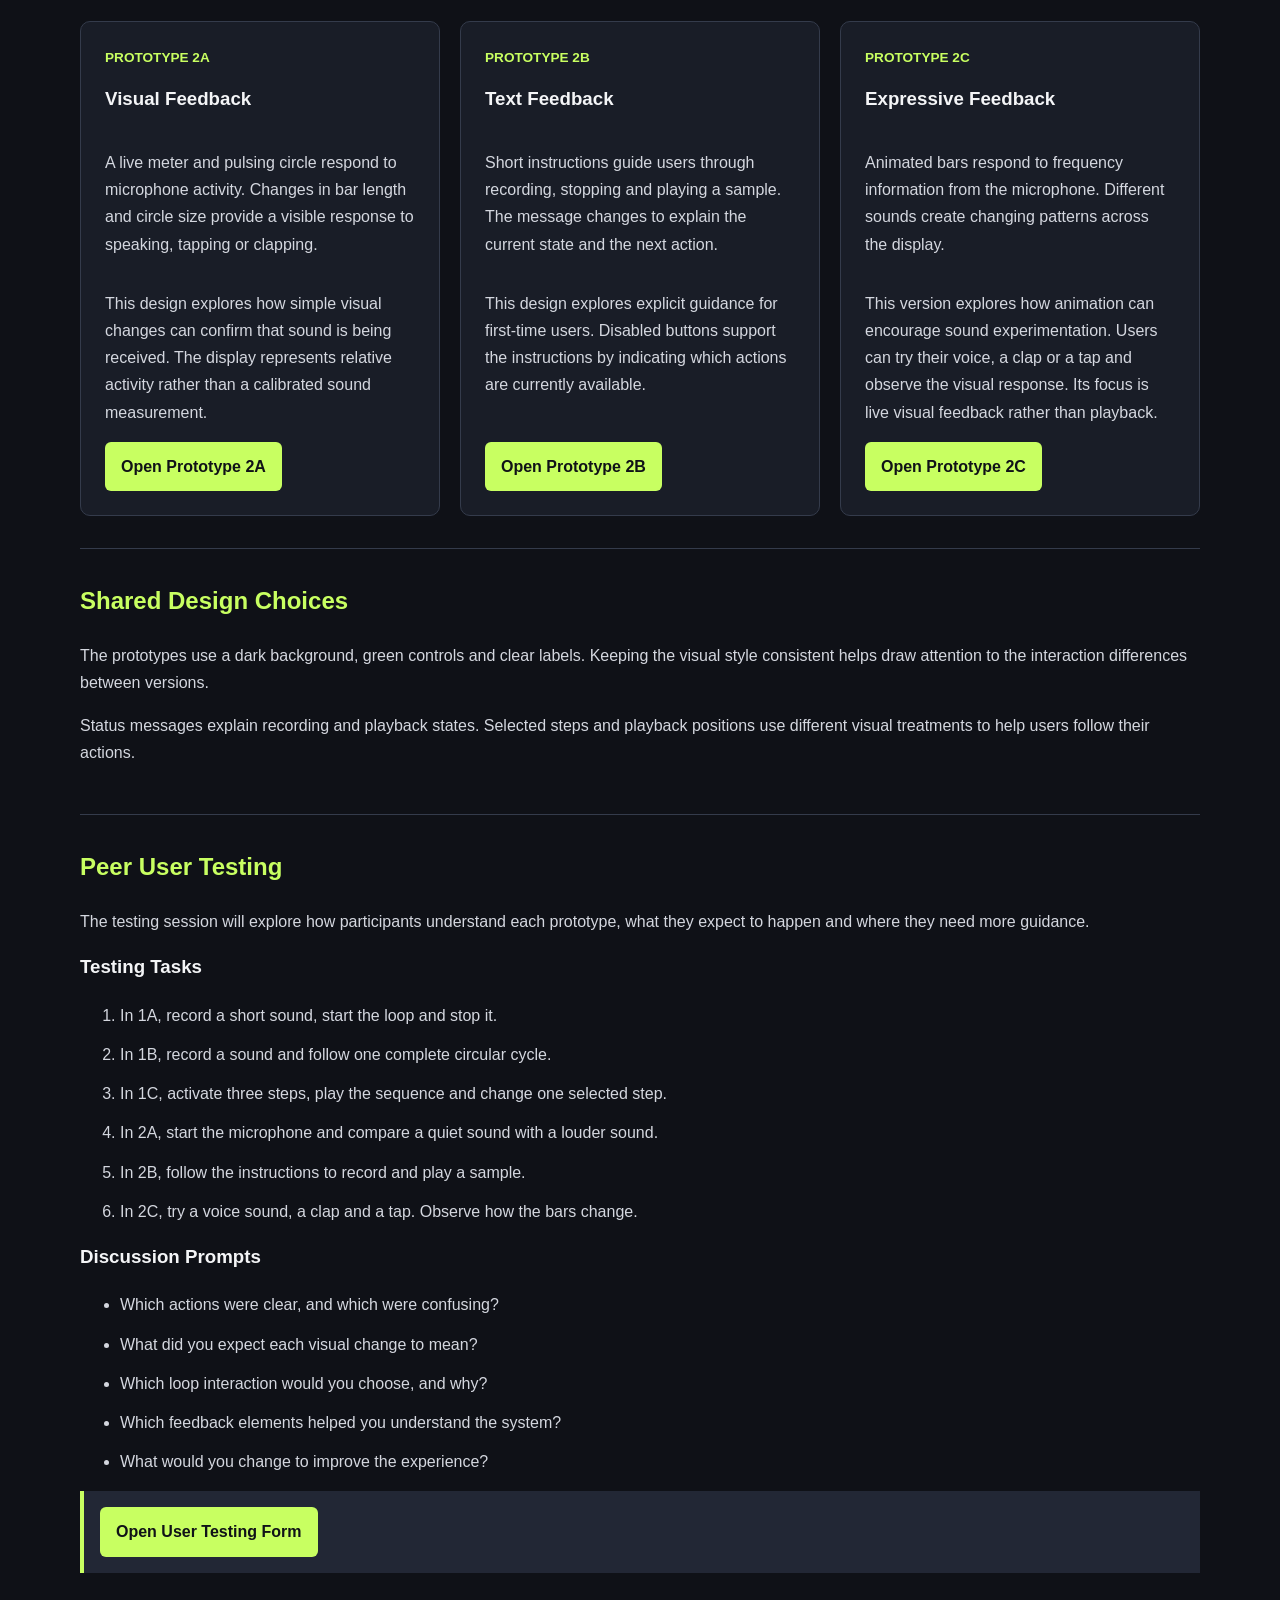
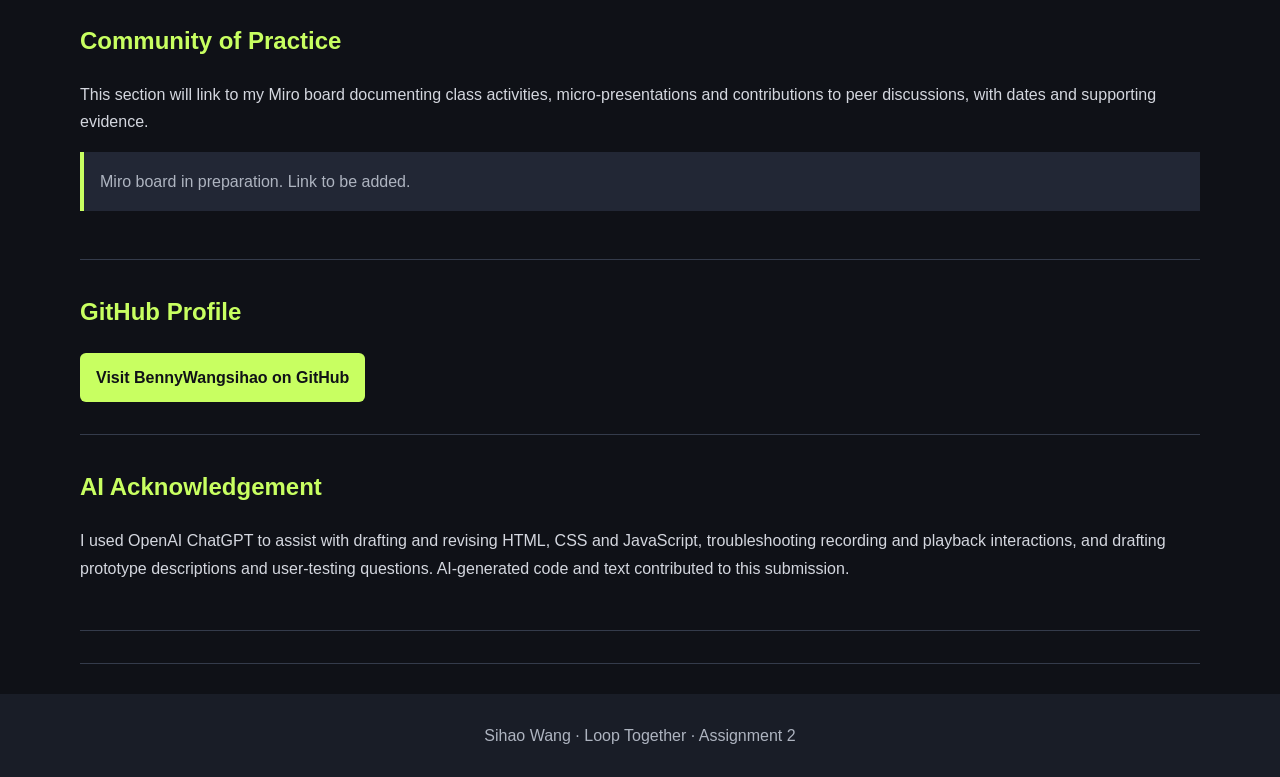
==== commit 0daffd78: "1" ====
--- a/index.html
+++ b/index.html
@@ -294,7 +294,12 @@
       </ul>
 
       <p class="note">
-        https://forms.cloud.microsoft/r/Qm61X5xsTb
+       <a class="button"
+   href="https://forms.cloud.microsoft/Pages/ResponsePage.aspx?id=cTYy0b7NF0S01L2yS1ExazBG9IcezXdNhAzs5-oLuZBUMlE4NkZYV0JXNEtFWlhSRVRFNFVaVUFVSi4u"
+   target="_blank"
+   rel="noopener noreferrer">
+  Open User Testing Form
+</a>
       </p>
 
       
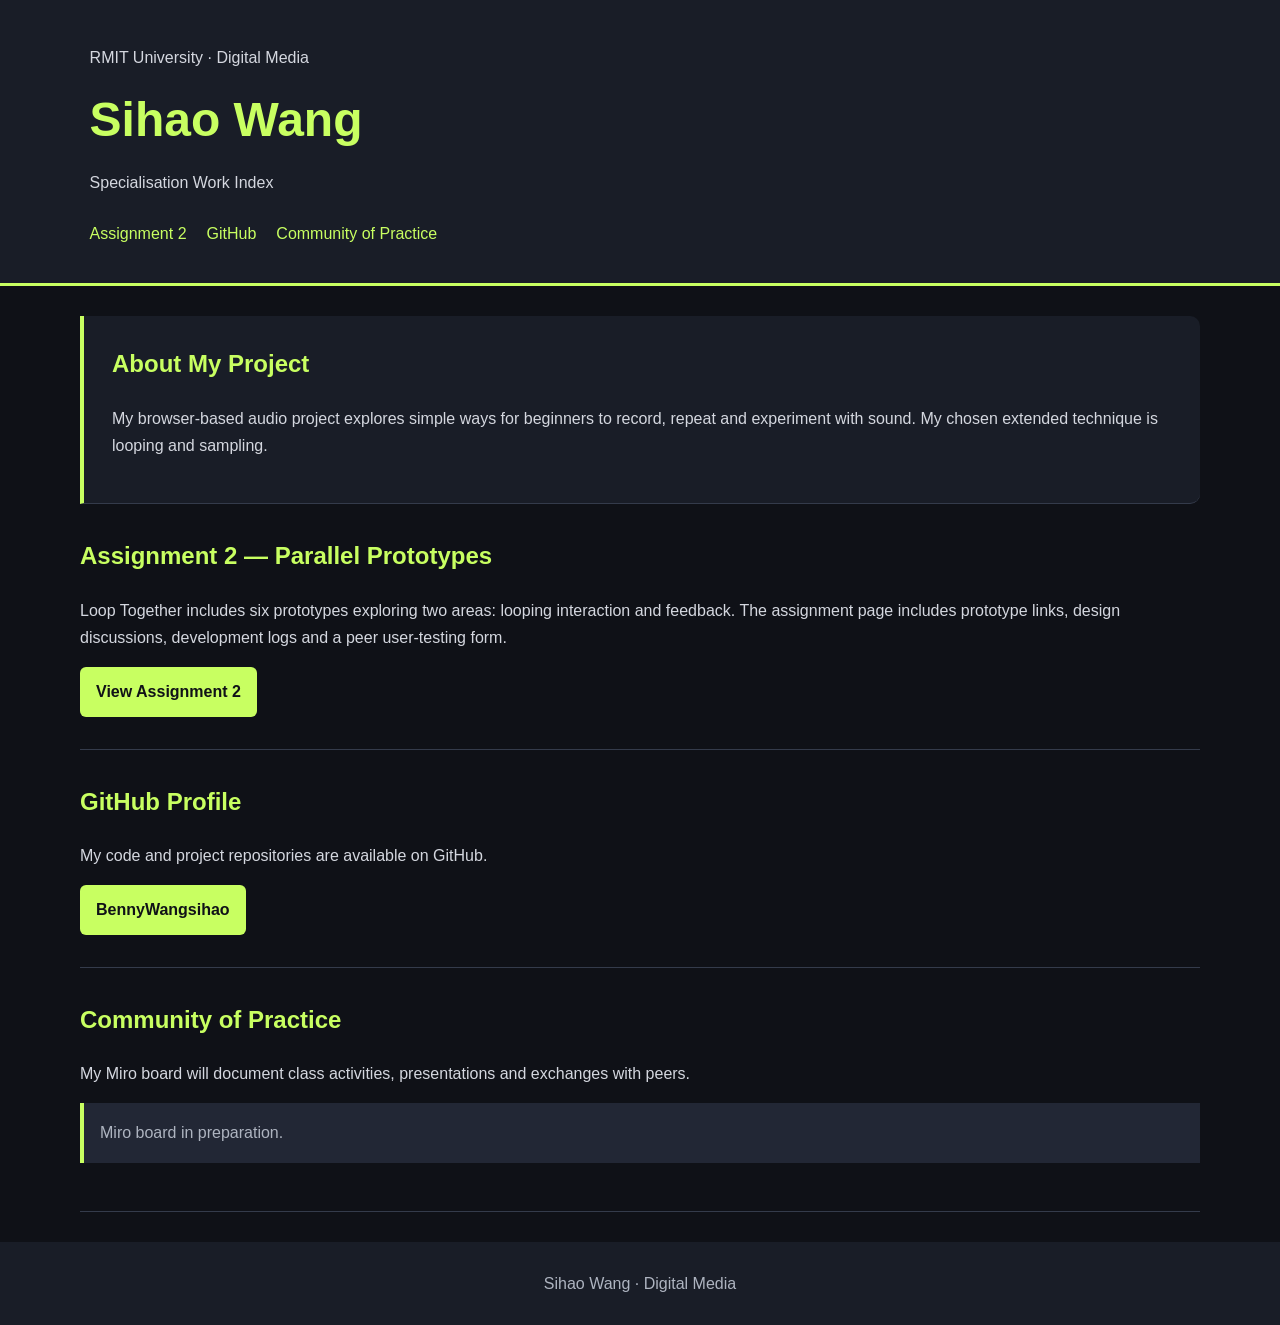
==== commit 99b5e8da: "1" ====
--- a/index.html
+++ b/index.html
@@ -3,353 +3,81 @@
 <head>
   <meta charset="UTF-8">
   <meta name="viewport" content="width=device-width, initial-scale=1.0">
-  <title>Assignment 2 — Loop Together</title>
+  <title>Sihao Wang — Specialisation Work Index</title>
   <link rel="stylesheet" href="style.css">
 </head>
 
 <body>
   <header>
-    <p>Sihao Wang · Digital Media</p>
-    <h1>Loop Together</h1>
-    <p>Assignment 2 — Parallel Prototypes</p>
+    <p>RMIT University · Digital Media</p>
+    <h1>Sihao Wang</h1>
+    <p>Specialisation Work Index</p>
 
     <nav>
-      <a href="./index.html">Home</a>
-      <a href="#interaction">Loop Interaction</a>
-      <a href="#feedback">Feedback</a>
-      <a href="#testing">User Testing</a>
-      <a href="#commit-logs">Commit Logs</a>
-      <a href="#community">Community</a>
+      <a href="assignment2.html">Assignment 2</a>
       <a href="https://github.com/BennyWangsihao"
          target="_blank" rel="noopener noreferrer">
-        My GitHub
+        GitHub
       </a>
+      <a href="#community">Community of Practice</a>
     </nav>
   </header>
 
   <main>
     <section class="intro">
-      <h2>Project Overview</h2>
-
+      <h2>About My Project</h2>
       <p>
-        Loop Together explores how a browser-based audio instrument
-        can make sound creation approachable for beginners.
-        Users experiment with microphone input, short recordings
-        and repeating sounds through simple controls.
-      </p>
-
-      <p>
-        These six parallel prototypes explore two design areas:
-        looping and sampling interaction, and feedback.
-        Each group contains three alternatives that investigate
-        different ways of helping users understand and explore sound.
+        My browser-based audio project explores simple ways
+        for beginners to record, repeat and experiment with sound.
+        My chosen extended technique is looping and sampling.
       </p>
     </section>
 
-    <section id="interaction">
-      <h2>Area 1 — Looping and Sampling Interaction</h2>
+    <!-- Keep any existing Assignment 1 content on your homepage. -->
 
+    <section>
+      <h2>Assignment 2 — Parallel Prototypes</h2>
       <p>
-        This area explores how users record a sample and control
-        its repetition. It directly connects to my extended
-        technique of looping and sampling.
-        The three versions use buttons, circular movement and
-        selectable steps to represent and control repetition.
+        Loop Together includes six prototypes exploring two areas:
+        looping interaction and feedback. The assignment page
+        includes prototype links, design discussions, development
+        logs and a peer user-testing form.
       </p>
 
-      <p>
-        My aim is to let beginners experiment with rhythm without
-        needing to read musical notation. Each prototype offers
-        a different way to connect an action with a repeating sound.
-      </p>
-
-      <div class="prototype-grid">
-        <article class="prototype-card">
-          <p class="label">PROTOTYPE 1A</p>
-          <h3>Button Loop</h3>
-
-          <p>
-            Users record a short sound and repeat it using
-            familiar recording and playback buttons.
-            The complete sample repeats, so the recording length
-            determines the length of the loop.
-          </p>
-
-          <p>
-            This design explores a simple starting point for
-            beginners. Clear action labels allow users to focus
-            on recording and listening before arranging a rhythm.
-          </p>
-
-          <a class="button"
-             href="https://benny-loop-1a.github.io/asignment_2_prototype1a/"
-             target="_blank" rel="noopener noreferrer">
-            Open Prototype 1A
-          </a>
-        </article>
-
-        <article class="prototype-card">
-          <p class="label">PROTOTYPE 1B</p>
-          <h3>Circular Loop</h3>
-
-          <p>
-            This version represents an eight-beat cycle as a circle.
-            A highlighted position moves around the display, and
-            the recorded sample restarts at the beginning of
-            each cycle.
-          </p>
-
-          <p>
-            The circular layout presents repetition as a return
-            to a starting point. It explores whether visible
-            movement helps users follow the cycle and anticipate
-            when their sound will restart.
-          </p>
-
-          <a class="button"
-             href="https://benny-loop-1b.github.io/asignment_2_prototype1b/"
-             target="_blank" rel="noopener noreferrer">
-            Open Prototype 1B
-          </a>
-        </article>
-
-        <article class="prototype-card">
-          <p class="label">PROTOTYPE 1C</p>
-          <h3>Step Loop</h3>
-
-          <p>
-            Users select positions in an eight-step grid to choose
-            when a recorded sample plays. Green squares indicate
-            selected steps, while an outline shows the current
-            position in the sequence.
-          </p>
-
-          <p>
-            This version gives users control over the placement
-            of sound within a repeating pattern. It explores
-            rhythm-making through simple on-and-off choices.
-          </p>
-
-          <a class="button"
-             href="https://benny-loop-1c.github.io/asignment_2_prototype1c/"
-             target="_blank" rel="noopener noreferrer">
-            Open Prototype 1C
-          </a>
-        </article>
-      </div>
-    </section>
-
-    <section id="feedback">
-      <h2>Area 2 — Feedback and Guidance</h2>
-
-      <p>
-        This area explores how the interface communicates sound
-        activity and system states. Beginners need to understand
-        whether the microphone is receiving sound, what the system
-        is doing and which action they can take next.
-      </p>
-
-      <p>
-        The three versions emphasise a live level display,
-        written instructions and expressive animation.
-        They explore feedback as confirmation, guidance and
-        encouragement to experiment.
-      </p>
-
-      <div class="prototype-grid">
-        <article class="prototype-card">
-          <p class="label">PROTOTYPE 2A</p>
-          <h3>Visual Feedback</h3>
-
-          <p>
-            A live meter and pulsing circle respond to microphone
-            activity. Changes in bar length and circle size
-            provide a visible response to speaking, tapping
-            or clapping.
-          </p>
-
-          <p>
-            This design explores how simple visual changes can
-            confirm that sound is being received. The display
-            represents relative activity rather than a calibrated
-            sound measurement.
-          </p>
-
-          <a class="button"
-             href="https://benny-loop-2a.github.io/asignment_2_prototype2a/"
-             target="_blank" rel="noopener noreferrer">
-            Open Prototype 2A
-          </a>
-        </article>
-
-        <article class="prototype-card">
-          <p class="label">PROTOTYPE 2B</p>
-          <h3>Text Feedback</h3>
-
-          <p>
-            Short instructions guide users through recording,
-            stopping and playing a sample. The message changes
-            to explain the current state and the next action.
-          </p>
-
-          <p>
-            This design explores explicit guidance for first-time
-            users. Disabled buttons support the instructions
-            by indicating which actions are currently available.
-          </p>
-
-          <a class="button"
-             href="https://benny-loop-2b.github.io/asignment_2_prototype2b/"
-             target="_blank" rel="noopener noreferrer">
-            Open Prototype 2B
-          </a>
-        </article>
-
-        <article class="prototype-card">
-          <p class="label">PROTOTYPE 2C</p>
-          <h3>Expressive Feedback</h3>
-
-          <p>
-            Animated bars respond to frequency information
-            from the microphone. Different sounds create
-            changing patterns across the display.
-          </p>
-
-          <p>
-            This version explores how animation can encourage
-            sound experimentation. Users can try their voice,
-            a clap or a tap and observe the visual response.
-            Its focus is live visual feedback rather than playback.
-          </p>
-
-          <a class="button"
-             href="https://benny-loop-2c.github.io/asignment_2_prototype2c/"
-             target="_blank" rel="noopener noreferrer">
-            Open Prototype 2C
-          </a>
-        </article>
-      </div>
+      <a class="button" href="assignment2.html">
+        View Assignment 2
+      </a>
     </section>
 
     <section>
-      <h2>Shared Design Choices</h2>
+      <h2>GitHub Profile</h2>
+      <p>My code and project repositories are available on GitHub.</p>
 
-      <p>
-        The prototypes use a dark background, green controls
-        and clear labels. Keeping the visual style consistent
-        helps draw attention to the interaction differences
-        between versions.
-      </p>
-
-      <p>
-        Status messages explain recording and playback states.
-        Selected steps and playback positions use different
-        visual treatments to help users follow their actions.
-      </p>
+      <a class="button"
+         href="https://github.com/BennyWangsihao"
+         target="_blank" rel="noopener noreferrer">
+        BennyWangsihao
+      </a>
     </section>
-
-    <section id="testing">
-      <h2>Peer User Testing</h2>
-
-      <p>
-        The testing session will explore how participants
-        understand each prototype, what they expect to happen
-        and where they need more guidance.
-      </p>
-
-      <h3>Testing Tasks</h3>
-
-      <ol>
-        <li>
-          In 1A, record a short sound, start the loop and stop it.
-        </li>
-        <li>
-          In 1B, record a sound and follow one complete circular cycle.
-        </li>
-        <li>
-          In 1C, activate three steps, play the sequence and change
-          one selected step.
-        </li>
-        <li>
-          In 2A, start the microphone and compare a quiet sound
-          with a louder sound.
-        </li>
-        <li>
-          In 2B, follow the instructions to record and play a sample.
-        </li>
-        <li>
-          In 2C, try a voice sound, a clap and a tap.
-          Observe how the bars change.
-        </li>
-      </ol>
-
-      <h3>Discussion Prompts</h3>
-
-      <ul>
-        <li>Which actions were clear, and which were confusing?</li>
-        <li>What did you expect each visual change to mean?</li>
-        <li>Which loop interaction would you choose, and why?</li>
-        <li>Which feedback elements helped you understand the system?</li>
-        <li>What would you change to improve the experience?</li>
-      </ul>
-
-      <p class="note">
-       <a class="button"
-   href="https://forms.cloud.microsoft/Pages/ResponsePage.aspx?id=cTYy0b7NF0S01L2yS1ExazBG9IcezXdNhAzs5-oLuZBUMlE4NkZYV0JXNEtFWlhSRVRFNFVaVUFVSi4u"
-   target="_blank"
-   rel="noopener noreferrer">
-  Open User Testing Form
-</a>
-      </p>
-
-      
 
     <section id="community">
       <h2>Community of Practice</h2>
-
       <p>
-        This section will link to my Miro board documenting
-        class activities, micro-presentations and contributions
-        to peer discussions, with dates and supporting evidence.
+        My Miro board will document class activities,
+        presentations and exchanges with peers.
       </p>
 
-      <p class="note">
-        Miro board in preparation. Link to be added.
-      </p>
+      <p class="note">Miro board in preparation.</p>
 
-      <!-- When your Miro board is ready, replace the message above:
-      <a class="button" href="YOUR_MIRO_URL"
+      <!-- Replace the note above when the Miro link is ready:
+      <a class="button" href="PASTE_MIRO_LINK_HERE"
          target="_blank" rel="noopener noreferrer">
         Open Miro Board
       </a>
       -->
     </section>
-
-    <section>
-      <h2>GitHub Profile</h2>
-
-      <a class="button"
-         href="https://github.com/BennyWangsihao"
-         target="_blank" rel="noopener noreferrer">
-        Visit BennyWangsihao on GitHub
-      </a>
-    </section>
-
-    <section>
-      <h2>AI Acknowledgement</h2>
-
-      <p>
-        I used OpenAI ChatGPT to assist with drafting and revising
-        HTML, CSS and JavaScript, troubleshooting recording and
-        playback interactions, and drafting prototype descriptions
-        and user-testing questions. AI-generated code and text
-        contributed to this submission.
-      </p>
-    </section>
   </main>
 
-  <footer>
-    Sihao Wang · Loop Together · Assignment 2
-  </footer>
+  <footer>Sihao Wang · Digital Media</footer>
 </body>
 </html>
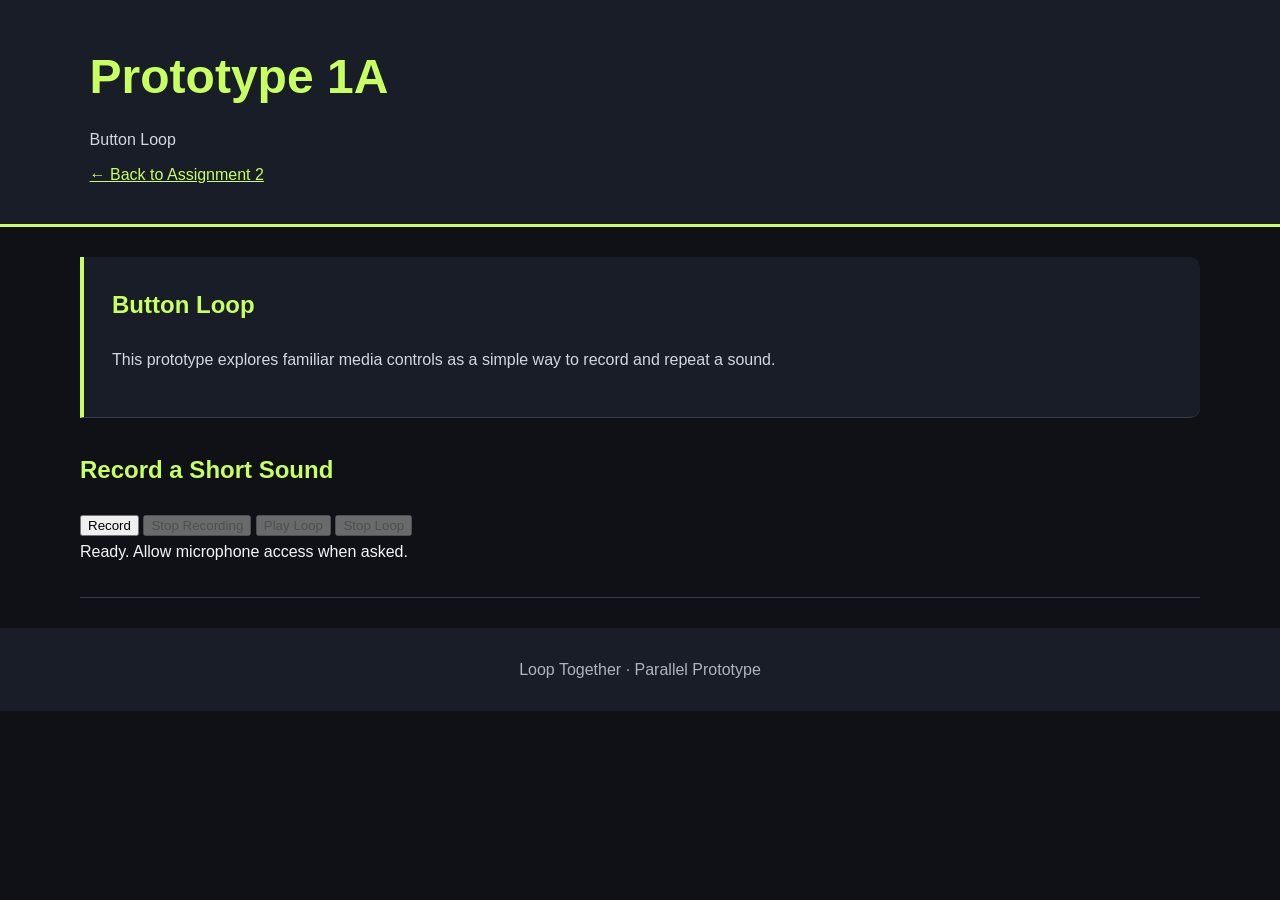
==== commit c8a9b0c3: "1" ====
--- a/index.html
+++ b/index.html
@@ -2,82 +2,94 @@
 <html lang="en">
 <head>
   <meta charset="UTF-8">
-  <meta name="viewport" content="width=device-width, initial-scale=1.0">
-  <title>Sihao Wang — Specialisation Work Index</title>
+
+  <meta
+    name="viewport"
+    content="width=device-width, initial-scale=1.0"
+  >
+
+  <title>Prototype 1A – Button Loop</title>
+
   <link rel="stylesheet" href="style.css">
+
+  <!-- defer makes JavaScript wait until HTML has loaded. -->
+  <script src="./script.js" defer></script>
 </head>
 
 <body>
   <header>
-    <p>RMIT University · Digital Media</p>
-    <h1>Sihao Wang</h1>
-    <p>Specialisation Work Index</p>
+    <h1>Prototype 1A</h1>
+    <p>Button Loop</p>
 
-    <nav>
-      <a href="assignment2.html">Assignment 2</a>
-      <a href="https://github.com/BennyWangsihao"
-         target="_blank" rel="noopener noreferrer">
-        GitHub
-      </a>
-      <a href="#community">Community of Practice</a>
+   <a href="https://bennywangsihao.github.io/asignment_2_prototype/assignment2.html">
+  ← Back to Assignment 2
+  </a>
     </nav>
   </header>
 
   <main>
     <section class="intro">
-      <h2>About My Project</h2>
+      <h2>Button Loop</h2>
+
       <p>
-        My browser-based audio project explores simple ways
-        for beginners to record, repeat and experiment with sound.
-        My chosen extended technique is looping and sampling.
+        This prototype explores familiar media controls as a
+        simple way to record and repeat a sound.
       </p>
     </section>
 
-    <!-- Keep any existing Assignment 1 content on your homepage. -->
+    <section>
+      <div class="prototype-stage">
+        <h2>Record a Short Sound</h2>
 
-    <section>
-      <h2>Assignment 2 — Parallel Prototypes</h2>
-      <p>
-        Loop Together includes six prototypes exploring two areas:
-        looping interaction and feedback. The assignment page
-        includes prototype links, design discussions, development
-        logs and a peer user-testing form.
-      </p>
+        <div class="controls">
+          <button
+            id="recordBtn"
+            type="button"
+          >
+            Record
+          </button>
 
-      <a class="button" href="assignment2.html">
-        View Assignment 2
-      </a>
-    </section>
+          <button
+            id="stopRecordBtn"
+            class="secondary"
+            type="button"
+            disabled
+          >
+            Stop Recording
+          </button>
 
-    <section>
-      <h2>GitHub Profile</h2>
-      <p>My code and project repositories are available on GitHub.</p>
+          <button
+            id="playBtn"
+            type="button"
+            disabled
+          >
+            Play Loop
+          </button>
 
-      <a class="button"
-         href="https://github.com/BennyWangsihao"
-         target="_blank" rel="noopener noreferrer">
-        BennyWangsihao
-      </a>
-    </section>
+          <button
+            id="stopBtn"
+            class="secondary"
+            type="button"
+            disabled
+          >
+            Stop Loop
+          </button>
+        </div>
 
-    <section id="community">
-      <h2>Community of Practice</h2>
-      <p>
-        My Miro board will document class activities,
-        presentations and exchanges with peers.
-      </p>
-
-      <p class="note">Miro board in preparation.</p>
-
-      <!-- Replace the note above when the Miro link is ready:
-      <a class="button" href="PASTE_MIRO_LINK_HERE"
-         target="_blank" rel="noopener noreferrer">
-        Open Miro Board
-      </a>
-      -->
+        <div
+          id="status"
+          class="status"
+          role="status"
+          aria-live="polite"
+        >
+          Ready. Allow microphone access when asked.
+        </div>
+      </div>
     </section>
   </main>
 
-  <footer>Sihao Wang · Digital Media</footer>
+  <footer>
+    Loop Together · Parallel Prototype
+  </footer>
 </body>
 </html>
